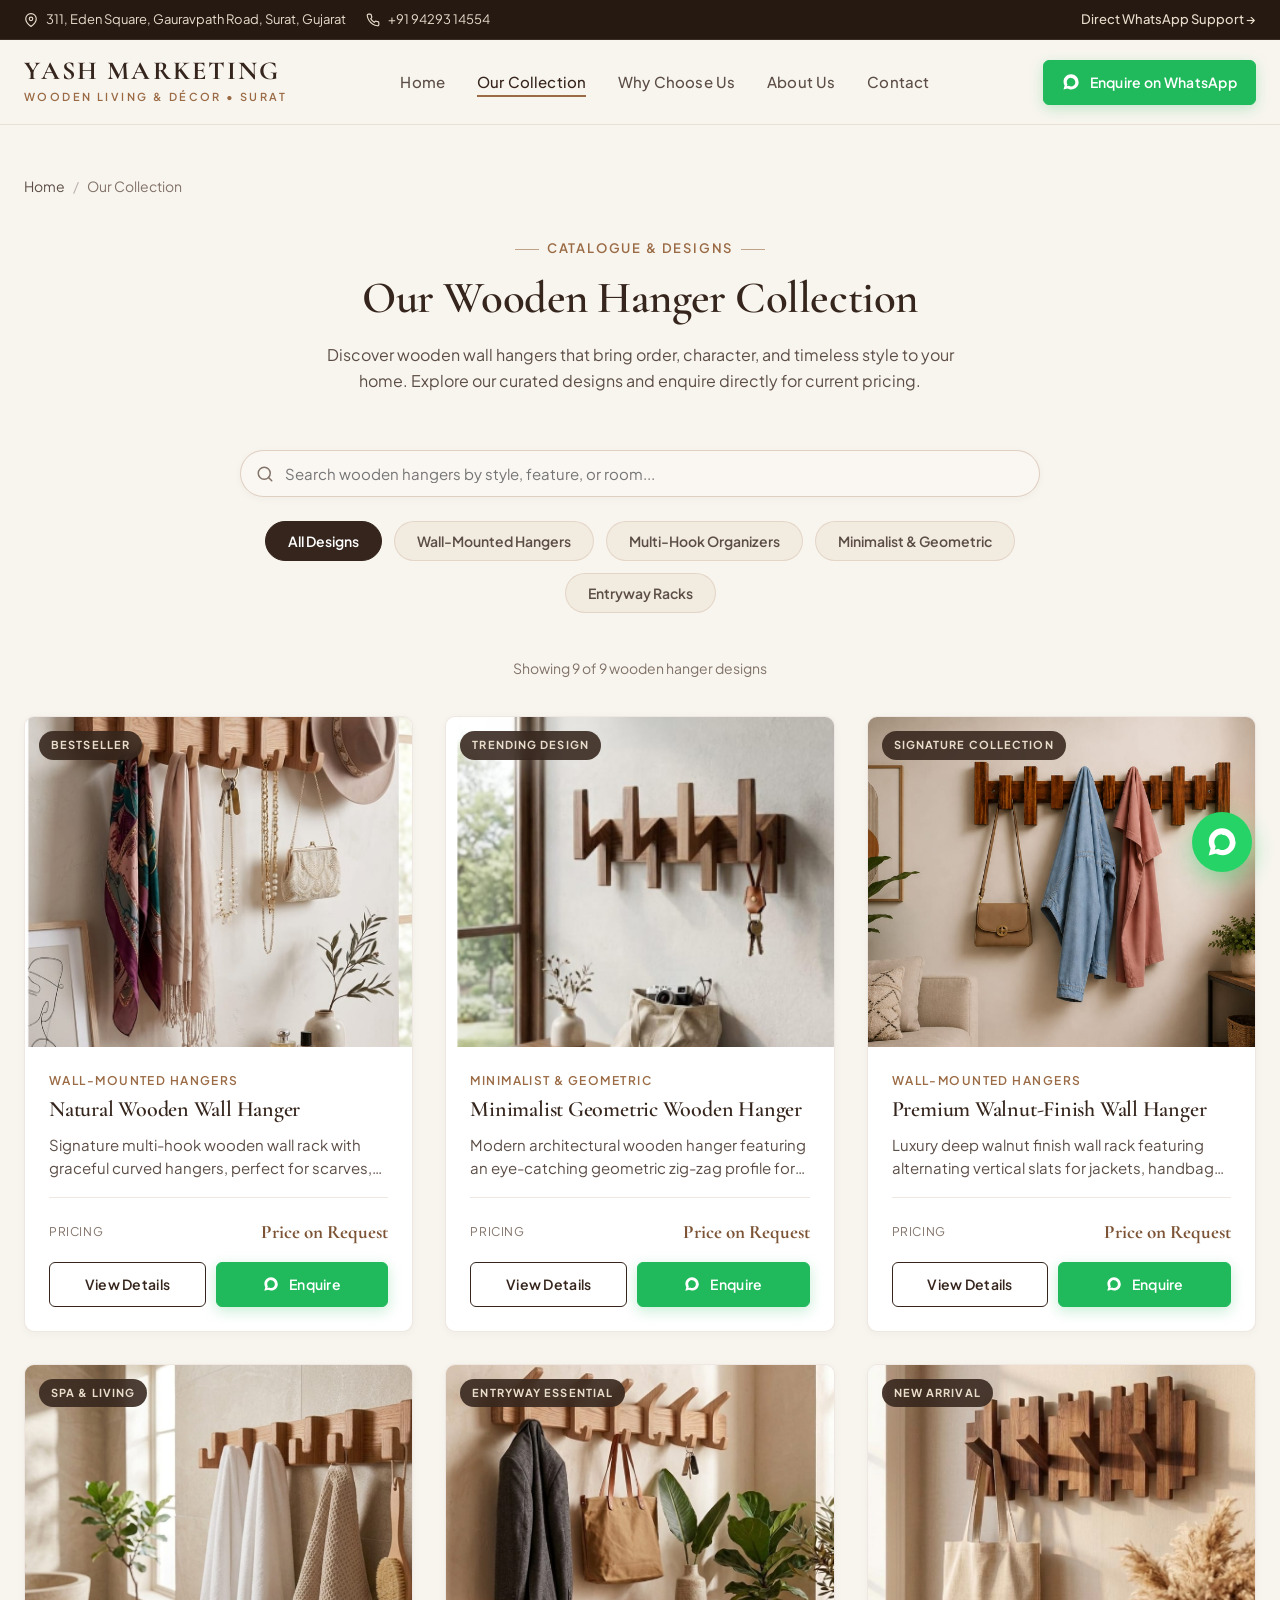
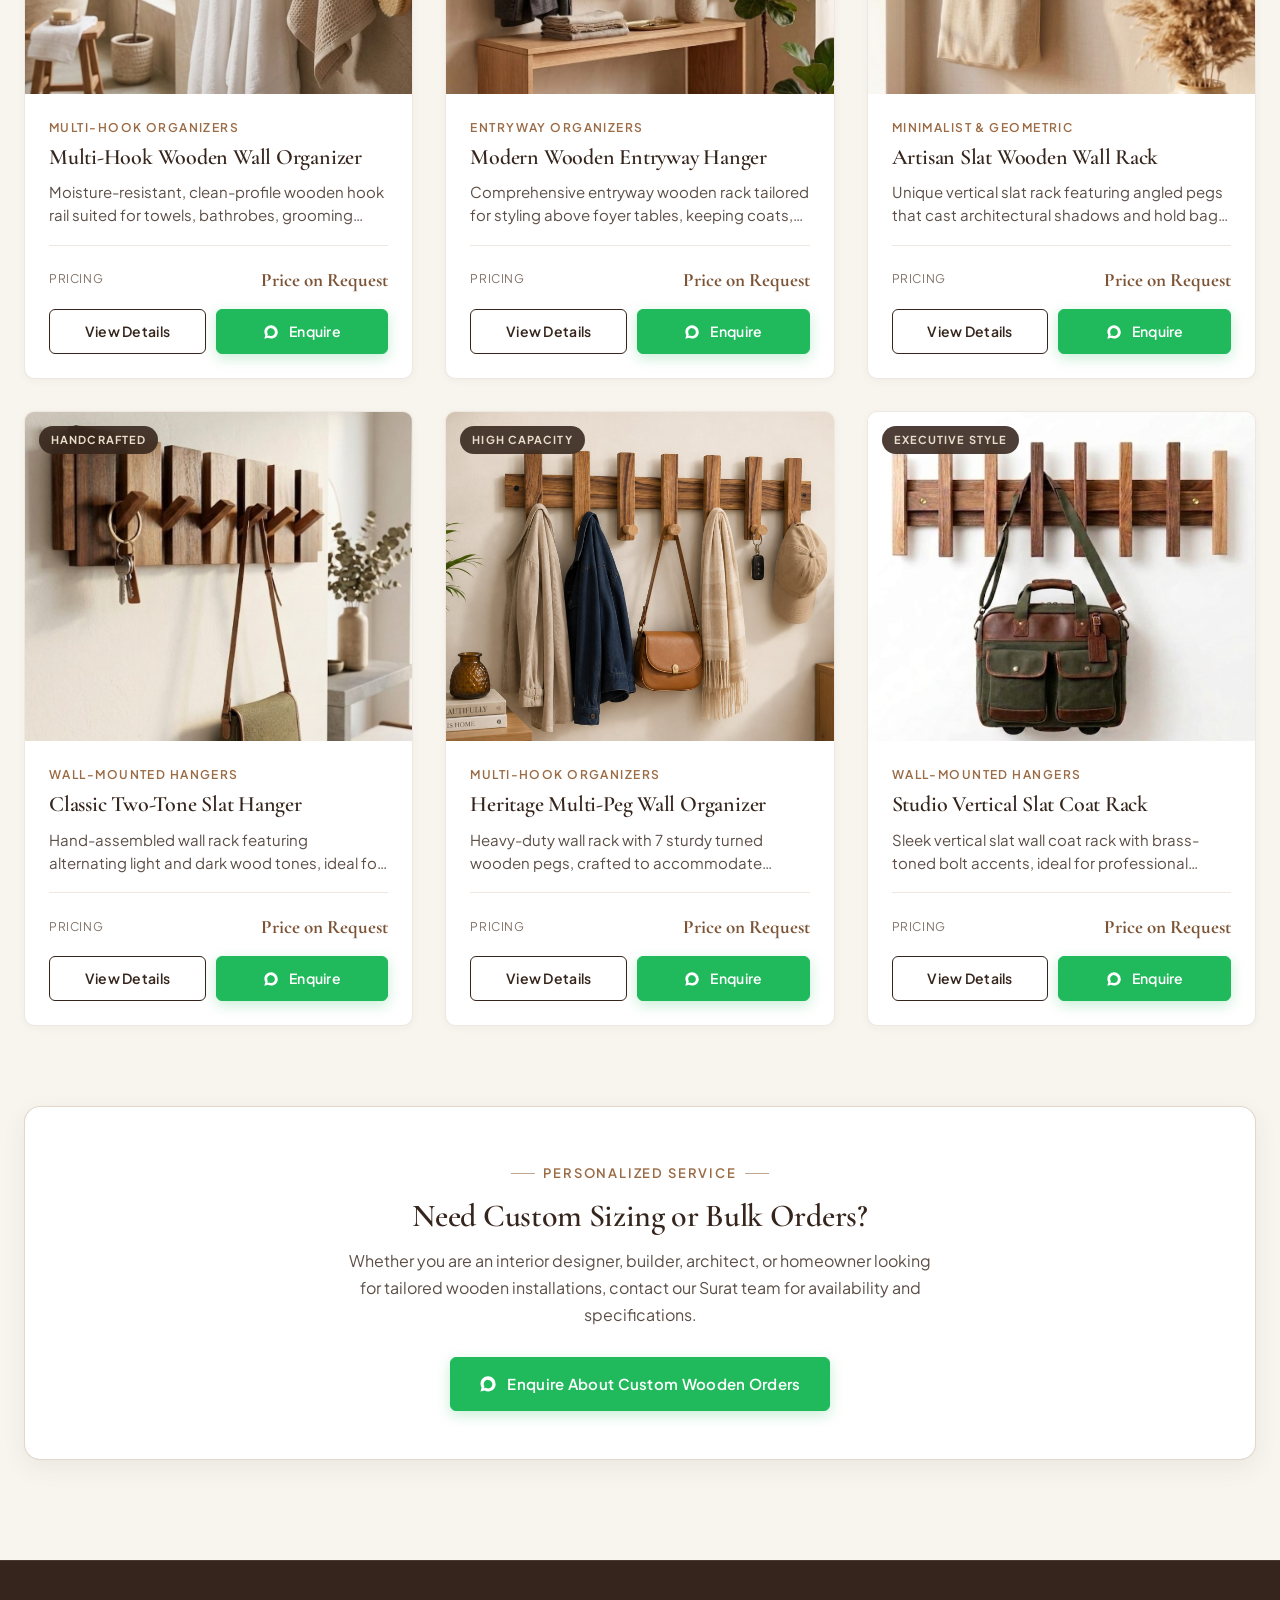
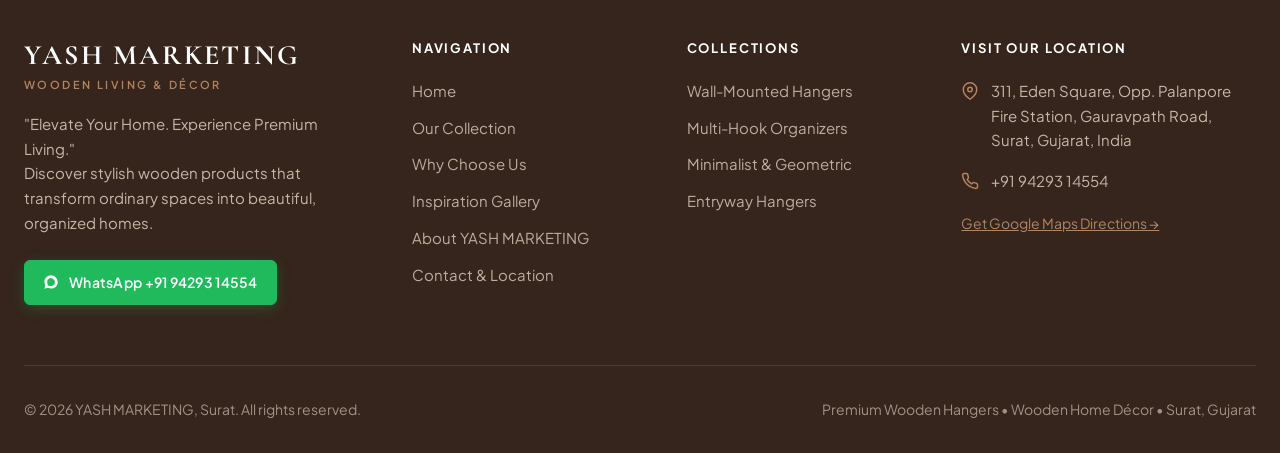
==== collection.html @ c0a134f4 "Initial commit: YASH MARKETING website" ====
<!DOCTYPE html>
<html lang="en">
<head>
  <meta charset="UTF-8" />
  <meta name="viewport" content="width=device-width, initial-scale=1.0" />
  
  <!-- Primary Meta Tags -->
  <title>Wooden Hangers Collection | YASH MARKETING Surat</title>
  <meta name="title" content="Wooden Hangers Collection | YASH MARKETING Surat" />
  <meta name="description" content="Browse our complete catalogue of premium wooden wall-mounted hangers, geometric racks, and home organizers in Surat. Request pricing directly via WhatsApp." />
  <meta name="keywords" content="Wooden hangers collection, wooden wall hooks Surat, multi hook wooden organizer, minimalist wooden hanger, entryway wooden rack, YASH MARKETING" />
  <meta name="author" content="YASH MARKETING" />
  <meta name="robots" content="index, follow" />

  <!-- Open Graph / Facebook -->
  <meta property="og:type" content="website" />
  <meta property="og:title" content="Wooden Hangers Collection | YASH MARKETING Surat" />
  <meta property="og:description" content="Discover stylish wooden wall hangers that bring order, character, and timeless style to your home." />
  <meta property="og:image" content="assets/images/wooden-hanger-natural.jpg" />

  <!-- Stylesheet -->
  <link rel="stylesheet" href="css/styles.css" />
</head>
<body>

  <!-- Top Notification Bar -->
  <div class="top-bar">
    <div class="container">
      <div class="top-bar-left">
        <div class="top-bar-item">
          <svg width="14" height="14" viewBox="0 0 24 24" fill="none" stroke="currentColor" stroke-width="2" stroke-linecap="round" stroke-linejoin="round">
            <path d="M21 10c0 7-9 13-9 13s-9-6-9-13a9 9 0 0 1 18 0z"></path>
            <circle cx="12" cy="10" r="3"></circle>
          </svg>
          <span>311, Eden Square, Gauravpath Road, Surat, Gujarat</span>
        </div>
        <div class="top-bar-item hide-mobile">
          <svg width="14" height="14" viewBox="0 0 24 24" fill="none" stroke="currentColor" stroke-width="2" stroke-linecap="round" stroke-linejoin="round">
            <path d="M22 16.92v3a2 2 0 0 1-2.18 2 19.79 19.79 0 0 1-8.63-3.07 19.5 19.5 0 0 1-6-6 19.79 19.79 0 0 1-3.07-8.67A2 2 0 0 1 4.11 2h3a2 2 0 0 1 2 1.72 12.84 12.84 0 0 0 .7 2.81 2 2 0 0 1-.45 2.11L8.09 9.91a16 16 0 0 0 6 6l1.27-1.27a2 2 0 0 1 2.11-.45 12.84 12.84 0 0 0 2.81.7A2 2 0 0 1 22 16.92z"></path>
          </svg>
          <a href="tel:+919429314554">+91 94293 14554</a>
        </div>
      </div>
      <div class="top-bar-right">
        <a href="https://wa.me/919429314554" target="_blank" rel="noopener noreferrer" style="color: var(--warm-beige); font-weight: 500;">
          Direct WhatsApp Support &rarr;
        </a>
      </div>
    </div>
  </div>

  <!-- Navigation Header -->
  <header class="header">
    <div class="container">
      <nav class="navbar" aria-label="Main Navigation">
        <a href="index.html" class="brand-logo" aria-label="YASH MARKETING Home">
          <span class="brand-title">YASH MARKETING</span>
          <span class="brand-subtitle">Wooden Living & Décor &bull; Surat</span>
        </a>

        <ul class="nav-menu">
          <li><a href="index.html" class="nav-link">Home</a></li>
          <li><a href="collection.html" class="nav-link active">Our Collection</a></li>
          <li><a href="index.html#benefits" class="nav-link">Why Choose Us</a></li>
          <li><a href="index.html#about" class="nav-link">About Us</a></li>
          <li><a href="index.html#contact" class="nav-link">Contact</a></li>
          <li class="mobile-menu-cta" style="display: none;">
            <a href="https://wa.me/919429314554" target="_blank" rel="noopener noreferrer" class="btn btn-whatsapp btn-block">
              <svg width="18" height="18" viewBox="0 0 24 24" fill="currentColor">
                <path d="M12.031 6.172c-3.181 0-5.767 2.586-5.768 5.766-.001 1.298.38 2.27 1.019 3.287l-.711 2.598 2.664-.698c.969.584 1.961.949 2.796.949 3.178 0 5.767-2.587 5.767-5.766.001-3.182-2.585-5.769-5.767-5.769zm10.218 5.766c.001 5.485-4.457 9.945-9.947 9.945-1.741 0-3.371-.453-4.793-1.246l-5.509 1.443 1.472-5.378c-.89-1.473-1.405-3.2-1.405-5.044 0-5.484 4.458-9.945 9.947-9.945 5.488 0 9.947 4.461 9.947 9.945z"/>
              </svg>
              Enquire on WhatsApp
            </a>
          </li>
        </ul>

        <div class="nav-actions">
          <a href="https://wa.me/919429314554" target="_blank" rel="noopener noreferrer" class="btn btn-whatsapp btn-sm">
            <svg width="18" height="18" viewBox="0 0 24 24" fill="currentColor">
              <path d="M12.031 6.172c-3.181 0-5.767 2.586-5.768 5.766-.001 1.298.38 2.27 1.019 3.287l-.711 2.598 2.664-.698c.969.584 1.961.949 2.796.949 3.178 0 5.767-2.587 5.767-5.766.001-3.182-2.585-5.769-5.767-5.769zm10.218 5.766c.001 5.485-4.457 9.945-9.947 9.945-1.741 0-3.371-.453-4.793-1.246l-5.509 1.443 1.472-5.378c-.89-1.473-1.405-3.2-1.405-5.044 0-5.484 4.458-9.945 9.947-9.945 5.488 0 9.947 4.461 9.947 9.945z"/>
            </svg>
            <span>Enquire on WhatsApp</span>
          </a>
          <button class="mobile-toggle" aria-label="Toggle navigation menu">
            <span></span>
            <span></span>
            <span></span>
          </button>
        </div>
      </nav>
    </div>
  </header>
  <div class="mobile-menu-overlay"></div>

  <!-- Main Content -->
  <main class="section" style="padding-top: 50px;">
    <div class="container">
      <!-- Breadcrumbs -->
      <div class="breadcrumbs">
        <a href="index.html">Home</a>
        <span class="sep">/</span>
        <span>Our Collection</span>
      </div>

      <!-- Page Header -->
      <div class="section-header text-center">
        <span class="section-eyebrow">Catalogue &amp; Designs</span>
        <h1 class="section-title">Our Wooden Hanger Collection</h1>
        <p class="section-description">
          Discover wooden wall hangers that bring order, character, and timeless style to your home. Explore our curated designs and enquire directly for current pricing.
        </p>
      </div>

      <!-- Filter Controls & Search -->
      <div style="max-width: 800px; margin: 0 auto 36px;">
        <!-- Search Input -->
        <div style="position: relative; margin-bottom: 24px;">
          <input 
            type="search" 
            id="search-input" 
            class="form-input" 
            placeholder="Search wooden hangers by style, feature, or room..." 
            style="padding-left: 44px; border-radius: var(--radius-full); box-shadow: var(--shadow-sm);"
          />
          <svg style="position: absolute; left: 16px; top: 50%; transform: translateY(-50%); color: var(--text-muted);" width="18" height="18" viewBox="0 0 24 24" fill="none" stroke="currentColor" stroke-width="2" stroke-linecap="round" stroke-linejoin="round">
            <circle cx="11" cy="11" r="8"></circle>
            <line x1="21" y1="21" x2="16.65" y2="16.65"></line>
          </svg>
        </div>

        <!-- Category Filter Pills -->
        <div class="collection-filter-bar">
          <button class="filter-btn active" data-filter="all">All Designs</button>
          <button class="filter-btn" data-filter="Wall-Mounted">Wall-Mounted Hangers</button>
          <button class="filter-btn" data-filter="Multi-Hook">Multi-Hook Organizers</button>
          <button class="filter-btn" data-filter="Minimalist">Minimalist &amp; Geometric</button>
          <button class="filter-btn" data-filter="Entryway">Entryway Racks</button>
        </div>

        <!-- Product Count -->
        <p id="product-count-display" style="text-align: center; font-size: 0.875rem; color: var(--text-muted);"></p>
      </div>

      <!-- Products Grid (Populated dynamically) -->
      <div class="products-grid" id="collection-products-container">
        <!-- Rendered by js/main.js -->
      </div>

      <!-- Custom Enquiry Banner -->
      <div style="margin-top: 80px; background-color: var(--white); border-radius: var(--radius-lg); border: 1px solid var(--border-medium); padding: 48px 36px; text-align: center; box-shadow: var(--shadow-md);">
        <span class="section-eyebrow">Personalized Service</span>
        <h3 style="font-size: 2rem; color: var(--dark-walnut); margin-bottom: 12px;">Need Custom Sizing or Bulk Orders?</h3>
        <p style="color: var(--text-secondary); max-width: 600px; margin: 0 auto 28px; line-height: 1.7;">
          Whether you are an interior designer, builder, architect, or homeowner looking for tailored wooden installations, contact our Surat team for availability and specifications.
        </p>
        <a href="https://wa.me/919429314554?text=Hello%20YASH%20MARKETING%2C%20I%20am%20interested%20in%20custom%20wooden%20hanger%20orders%20or%20bulk%20enquiry." target="_blank" rel="noopener noreferrer" class="btn btn-whatsapp">
          <svg width="18" height="18" viewBox="0 0 24 24" fill="currentColor">
            <path d="M12.031 6.172c-3.181 0-5.767 2.586-5.768 5.766-.001 1.298.38 2.27 1.019 3.287l-.711 2.598 2.664-.698c.969.584 1.961.949 2.796.949 3.178 0 5.767-2.587 5.767-5.766.001-3.182-2.585-5.769-5.767-5.769zm10.218 5.766c.001 5.485-4.457 9.945-9.947 9.945-1.741 0-3.371-.453-4.793-1.246l-5.509 1.443 1.472-5.378c-.89-1.473-1.405-3.2-1.405-5.044 0-5.484 4.458-9.945 9.947-9.945 5.488 0 9.947 4.461 9.947 9.945z"/>
          </svg>
          Enquire About Custom Wooden Orders
        </a>
      </div>
    </div>
  </main>

  <!-- Dark Walnut Footer -->
  <footer class="footer">
    <div class="container">
      <div class="footer-grid">
        <div class="footer-brand">
          <span class="brand-title">YASH MARKETING</span>
          <p class="brand-subtitle">Wooden Living &amp; Décor</p>
          <p class="tagline">
            "Elevate Your Home. Experience Premium Living."<br />
            Discover stylish wooden products that transform ordinary spaces into beautiful, organized homes.
          </p>
          <a href="https://wa.me/919429314554" target="_blank" rel="noopener noreferrer" class="btn btn-whatsapp btn-sm">
            <svg width="16" height="16" viewBox="0 0 24 24" fill="currentColor">
              <path d="M12.031 6.172c-3.181 0-5.767 2.586-5.768 5.766-.001 1.298.38 2.27 1.019 3.287l-.711 2.598 2.664-.698c.969.584 1.961.949 2.796.949 3.178 0 5.767-2.587 5.767-5.766.001-3.182-2.585-5.769-5.767-5.769zm10.218 5.766c.001 5.485-4.457 9.945-9.947 9.945-1.741 0-3.371-.453-4.793-1.246l-5.509 1.443 1.472-5.378c-.89-1.473-1.405-3.2-1.405-5.044 0-5.484 4.458-9.945 9.947-9.945 5.488 0 9.947 4.461 9.947 9.945z"/>
            </svg>
            WhatsApp +91 94293 14554
          </a>
        </div>

        <div>
          <h4 class="footer-heading">Navigation</h4>
          <div class="footer-links">
            <a href="index.html">Home</a>
            <a href="collection.html">Our Collection</a>
            <a href="index.html#benefits">Why Choose Us</a>
            <a href="index.html#gallery">Inspiration Gallery</a>
            <a href="index.html#about">About YASH MARKETING</a>
            <a href="index.html#contact">Contact &amp; Location</a>
          </div>
        </div>

        <div>
          <h4 class="footer-heading">Collections</h4>
          <div class="footer-links">
            <a href="collection.html?category=wall">Wall-Mounted Hangers</a>
            <a href="collection.html?category=multi">Multi-Hook Organizers</a>
            <a href="collection.html?category=geometric">Minimalist &amp; Geometric</a>
            <a href="collection.html?category=entryway">Entryway Hangers</a>
          </div>
        </div>

        <div>
          <h4 class="footer-heading">Visit Our Location</h4>
          <div class="footer-contact-item">
            <svg width="18" height="18" viewBox="0 0 24 24" fill="none" stroke="currentColor" stroke-width="2" stroke-linecap="round" stroke-linejoin="round">
              <path d="M21 10c0 7-9 13-9 13s-9-6-9-13a9 9 0 0 1 18 0z"></path>
              <circle cx="12" cy="10" r="3"></circle>
            </svg>
            <span>311, Eden Square, Opp. Palanpore Fire Station, Gauravpath Road, Surat, Gujarat, India</span>
          </div>
          <div class="footer-contact-item">
            <svg width="18" height="18" viewBox="0 0 24 24" fill="none" stroke="currentColor" stroke-width="2" stroke-linecap="round" stroke-linejoin="round">
              <path d="M22 16.92v3a2 2 0 0 1-2.18 2 19.79 19.79 0 0 1-8.63-3.07 19.5 19.5 0 0 1-6-6 19.79 19.79 0 0 1-3.07-8.67A2 2 0 0 1 4.11 2h3a2 2 0 0 1 2 1.72 12.84 12.84 0 0 0 .7 2.81 2 2 0 0 1-.45 2.11L8.09 9.91a16 16 0 0 0 6 6l1.27-1.27a2 2 0 0 1 2.11-.45 12.84 12.84 0 0 0 2.81.7A2 2 0 0 1 22 16.92z"></path>
            </svg>
            <a href="tel:+919429314554">+91 94293 14554</a>
          </div>
          <div style="margin-top: 14px;">
            <a href="https://www.google.com/maps/search/?api=1&query=311%2C%20Eden%20Square%2C%20Opp.%20Palanpore%20Fire%20Station%2C%20Gauravpath%20Road%2C%20Surat%2C%20Gujarat" target="_blank" rel="noopener noreferrer" style="color: var(--wood-brown-light); font-size: 0.875rem; text-decoration: underline;">
              Get Google Maps Directions &rarr;
            </a>
          </div>
        </div>
      </div>

      <div class="footer-bottom">
        <p>&copy; 2026 YASH MARKETING, Surat. All rights reserved.</p>
        <p>Premium Wooden Hangers &bull; Wooden Home Décor &bull; Surat, Gujarat</p>
      </div>
    </div>
  </footer>

  <!-- Floating WhatsApp Quick Button -->
  <a href="https://wa.me/919429314554" target="_blank" rel="noopener noreferrer" class="floating-whatsapp" aria-label="Chat on WhatsApp with YASH MARKETING">
    <svg viewBox="0 0 24 24">
      <path d="M12.031 6.172c-3.181 0-5.767 2.586-5.768 5.766-.001 1.298.38 2.27 1.019 3.287l-.711 2.598 2.664-.698c.969.584 1.961.949 2.796.949 3.178 0 5.767-2.587 5.767-5.766.001-3.182-2.585-5.769-5.767-5.769zm10.218 5.766c.001 5.485-4.457 9.945-9.947 9.945-1.741 0-3.371-.453-4.793-1.246l-5.509 1.443 1.472-5.378c-.89-1.473-1.405-3.2-1.405-5.044 0-5.484 4.458-9.945 9.947-9.945 5.488 0 9.947 4.461 9.947 9.945z"/>
    </svg>
  </a>

  <!-- Scripts -->
  <script src="js/products.js"></script>
  <script src="js/main.js"></script>
</body>
</html>
---- css/styles.css ----
/* ==========================================================================
   YASH MARKETING - Premium Wooden Hangers & Home Décor
   Design System & Luxury Stylesheet
   ========================================================================== */

/* --------------------------------------------------------------------------
   Google Fonts Import: Cormorant Garamond (Serif) & Plus Jakarta Sans (Sans)
   -------------------------------------------------------------------------- */
@import url('https://fonts.googleapis.com/css2?family=Cormorant+Garamond:ital,wght@0,400;0,500;0,600;0,700;1,400;1,600&family=Plus+Jakarta+Sans:wght@300;400;500;600;700&display=swap');

/* --------------------------------------------------------------------------
   Design Tokens & CSS Variables
   -------------------------------------------------------------------------- */
:root {
  /* Brand Palette */
  --bg-cream: #F8F5EF;
  --bg-cream-tint: #FAF7F2;
  --warm-beige: #E8DCCB;
  --warm-beige-light: #F2EBE0;
  --wood-brown: #9A6B45;
  --wood-brown-dark: #7C5435;
  --wood-brown-light: #B4845E;
  --dark-walnut: #35251C;
  --dark-walnut-deep: #251912;
  --white: #FFFFFF;
  --soft-taupe: #B7A394;
  --soft-taupe-light: #D5C9BF;

  /* Neutrals & Text */
  --text-primary: #2C221E;
  --text-secondary: #5C4E46;
  --text-muted: #827369;
  --text-light: #F8F5EF;
  
  /* WhatsApp Accent */
  --whatsapp-green: #25D366;
  --whatsapp-hover: #1EBE5D;
  --whatsapp-dark: #075E54;

  /* Typography */
  --font-serif: 'Cormorant Garamond', Georgia, serif;
  --font-sans: 'Plus Jakarta Sans', -apple-system, BlinkMacSystemFont, 'Segoe UI', Roboto, sans-serif;

  /* Elevation & Shadows */
  --shadow-sm: 0 2px 8px rgba(53, 37, 28, 0.04);
  --shadow-md: 0 8px 24px rgba(53, 37, 28, 0.07);
  --shadow-lg: 0 16px 40px rgba(53, 37, 28, 0.1);
  --shadow-hover: 0 20px 45px rgba(53, 37, 28, 0.14);

  /* Borders & Radius */
  --border-subtle: rgba(154, 107, 69, 0.16);
  --border-medium: rgba(154, 107, 69, 0.28);
  --radius-sm: 6px;
  --radius-md: 10px;
  --radius-lg: 16px;
  --radius-full: 9999px;

  /* Transitions */
  --transition-fast: 0.2s cubic-bezier(0.16, 1, 0.3, 1);
  --transition-normal: 0.35s cubic-bezier(0.16, 1, 0.3, 1);
  --transition-slow: 0.6s cubic-bezier(0.16, 1, 0.3, 1);

  /* Layout */
  --container-max: 1280px;
  --nav-height: 84px;
}

/* --------------------------------------------------------------------------
   Reset & Base Styles
   -------------------------------------------------------------------------- */
*, *::before, *::after {
  box-sizing: border-box;
  margin: 0;
  padding: 0;
}

html {
  scroll-behavior: smooth;
  font-size: 16px;
  -webkit-text-size-adjust: 100%;
}

body {
  font-family: var(--font-sans);
  background-color: var(--bg-cream);
  color: var(--text-primary);
  line-height: 1.65;
  overflow-x: hidden;
  -webkit-font-smoothing: antialiased;
  -moz-osx-font-smoothing: grayscale;
}

img {
  max-width: 100%;
  height: auto;
  display: block;
}

a {
  color: inherit;
  text-decoration: none;
  transition: color var(--transition-fast);
}

button {
  font-family: inherit;
  cursor: pointer;
  border: none;
  background: none;
  outline: none;
}

ul, ol {
  list-style: none;
}

/* Container */
.container {
  width: 100%;
  max-width: var(--container-max);
  margin-left: auto;
  margin-right: auto;
  padding-left: 24px;
  padding-right: 24px;
}

@media (max-width: 768px) {
  .container {
    padding-left: 18px;
    padding-right: 18px;
  }
}

/* --------------------------------------------------------------------------
   Typography
   -------------------------------------------------------------------------- */
h1, h2, h3, h4, h5, h6 {
  font-family: var(--font-serif);
  color: var(--dark-walnut);
  font-weight: 600;
  line-height: 1.2;
  letter-spacing: -0.01em;
}

.section-eyebrow {
  display: inline-flex;
  align-items: center;
  gap: 8px;
  font-family: var(--font-sans);
  font-size: 0.8125rem;
  font-weight: 600;
  text-transform: uppercase;
  letter-spacing: 0.14em;
  color: var(--wood-brown);
  margin-bottom: 12px;
}

.section-eyebrow::before,
.section-eyebrow::after {
  content: "";
  display: inline-block;
  width: 24px;
  height: 1px;
  background-color: var(--wood-brown);
  opacity: 0.6;
}

.section-eyebrow.no-after::after {
  display: none;
}

.section-title {
  font-size: clamp(2rem, 3.5vw, 3rem);
  margin-bottom: 16px;
  color: var(--dark-walnut);
}

.section-description {
  font-size: clamp(1rem, 1.2vw, 1.125rem);
  color: var(--text-secondary);
  max-width: 640px;
  margin: 0 auto;
}

.text-center {
  text-align: center;
}

/* --------------------------------------------------------------------------
   Buttons & Interactive Elements
   -------------------------------------------------------------------------- */
.btn {
  display: inline-flex;
  align-items: center;
  justify-content: center;
  gap: 10px;
  padding: 14px 28px;
  border-radius: var(--radius-sm);
  font-size: 0.9375rem;
  font-weight: 600;
  letter-spacing: 0.02em;
  transition: all var(--transition-normal);
  text-align: center;
  white-space: nowrap;
}

.btn-primary {
  background-color: var(--dark-walnut);
  color: var(--white);
  border: 1px solid var(--dark-walnut);
  box-shadow: 0 4px 14px rgba(53, 37, 28, 0.15);
}

.btn-primary:hover {
  background-color: var(--wood-brown-dark);
  border-color: var(--wood-brown-dark);
  color: var(--white);
  transform: translateY(-2px);
  box-shadow: 0 8px 20px rgba(53, 37, 28, 0.22);
}

.btn-outline {
  background-color: transparent;
  color: var(--dark-walnut);
  border: 1px solid var(--dark-walnut);
}

.btn-outline:hover {
  background-color: var(--dark-walnut);
  color: var(--white);
  transform: translateY(-2px);
}

.btn-wood {
  background-color: var(--wood-brown);
  color: var(--white);
  border: 1px solid var(--wood-brown);
}

.btn-wood:hover {
  background-color: var(--wood-brown-dark);
  border-color: var(--wood-brown-dark);
  transform: translateY(-2px);
  box-shadow: 0 6px 18px rgba(154, 107, 69, 0.3);
}

.btn-whatsapp {
  background-color: #20BA5C;
  color: var(--white) !important;
  border: 1px solid #20BA5C;
  font-weight: 600;
  box-shadow: 0 4px 14px rgba(32, 186, 92, 0.25);
}

.btn-whatsapp:hover {
  background-color: #1A9E4E;
  border-color: #1A9E4E;
  color: var(--white) !important;
  transform: translateY(-2px);
  box-shadow: 0 6px 20px rgba(32, 186, 92, 0.35);
}

.btn-whatsapp svg,
.btn-whatsapp i {
  fill: currentColor;
  flex-shrink: 0;
}

.btn-sm {
  padding: 10px 18px;
  font-size: 0.875rem;
}

.btn-block {
  width: 100%;
}

/* --------------------------------------------------------------------------
   Top Notification Banner
   -------------------------------------------------------------------------- */
.top-bar {
  background-color: var(--dark-walnut-deep);
  color: var(--warm-beige);
  font-size: 0.8125rem;
  padding: 9px 0;
  border-bottom: 1px solid rgba(232, 220, 203, 0.1);
}

.top-bar .container {
  display: flex;
  align-items: center;
  justify-content: space-between;
  gap: 16px;
}

.top-bar-left {
  display: flex;
  align-items: center;
  gap: 20px;
}

.top-bar-item {
  display: flex;
  align-items: center;
  gap: 8px;
}

.top-bar-item a:hover {
  color: var(--white);
  text-decoration: underline;
}

.top-bar-right {
  display: flex;
  align-items: center;
  gap: 16px;
}

@media (max-width: 820px) {
  .top-bar-left .hide-mobile {
    display: none;
  }
}

/* --------------------------------------------------------------------------
   Navigation Bar
   -------------------------------------------------------------------------- */
.header {
  position: sticky;
  top: 0;
  z-index: 1000;
  background-color: rgba(248, 245, 239, 0.92);
  backdrop-filter: blur(12px);
  -webkit-backdrop-filter: blur(12px);
  border-bottom: 1px solid var(--border-subtle);
  transition: all var(--transition-normal);
}

.header.scrolled {
  background-color: rgba(248, 245, 239, 0.98);
  box-shadow: 0 6px 20px rgba(53, 37, 28, 0.06);
}

.navbar {
  display: flex;
  align-items: center;
  justify-content: space-between;
  height: var(--nav-height);
  transition: height var(--transition-normal);
}

.header.scrolled .navbar {
  height: 72px;
}

/* Brand Logo */
.brand-logo {
  display: flex;
  flex-direction: column;
  text-decoration: none;
}

.brand-title {
  font-family: var(--font-serif);
  font-size: 1.625rem;
  font-weight: 700;
  letter-spacing: 0.08em;
  color: var(--dark-walnut);
  line-height: 1;
}

.brand-subtitle {
  font-family: var(--font-sans);
  font-size: 0.6875rem;
  font-weight: 600;
  letter-spacing: 0.22em;
  text-transform: uppercase;
  color: var(--wood-brown);
  margin-top: 4px;
}

/* Nav Menu */
.nav-menu {
  display: flex;
  align-items: center;
  gap: 32px;
}

.nav-link {
  font-size: 0.9375rem;
  font-weight: 500;
  color: var(--text-secondary);
  position: relative;
  padding: 6px 0;
  letter-spacing: 0.01em;
}

.nav-link::after {
  content: "";
  position: absolute;
  bottom: 0;
  left: 0;
  width: 0;
  height: 2px;
  background-color: var(--wood-brown);
  transition: width var(--transition-normal);
}

.nav-link:hover,
.nav-link.active {
  color: var(--dark-walnut);
}

.nav-link:hover::after,
.nav-link.active::after {
  width: 100%;
}

.nav-actions {
  display: flex;
  align-items: center;
  gap: 16px;
}

/* Mobile Toggle */
.mobile-toggle {
  display: none;
  flex-direction: column;
  justify-content: space-between;
  width: 28px;
  height: 20px;
  padding: 0;
  background: transparent;
  cursor: pointer;
  z-index: 1100;
}

.mobile-toggle span {
  display: block;
  height: 2px;
  width: 100%;
  background-color: var(--dark-walnut);
  border-radius: 2px;
  transition: all var(--transition-normal);
}

.mobile-toggle.active span:nth-child(1) {
  transform: translateY(9px) rotate(45deg);
}

.mobile-toggle.active span:nth-child(2) {
  opacity: 0;
}

.mobile-toggle.active span:nth-child(3) {
  transform: translateY(-9px) rotate(-45deg);
}

@media (max-width: 991px) {
  .mobile-toggle {
    display: flex;
  }

  .nav-menu {
    position: fixed;
    top: 0;
    right: -100%;
    width: 82%;
    max-width: 380px;
    height: 100vh;
    background-color: var(--bg-cream-tint);
    flex-direction: column;
    align-items: flex-start;
    padding: 100px 32px 40px;
    gap: 24px;
    box-shadow: -10px 0 30px rgba(53, 37, 28, 0.12);
    transition: right var(--transition-normal);
    z-index: 1050;
    overflow-y: auto;
  }

  .nav-menu.open {
    right: 0;
  }

  .nav-link {
    font-size: 1.125rem;
    font-weight: 600;
    width: 100%;
    padding: 10px 0;
    border-bottom: 1px solid var(--border-subtle);
  }

  .nav-actions .btn-whatsapp {
    display: none; /* Shown inside mobile menu */
  }

  .mobile-menu-cta {
    display: flex !important;
    width: 100%;
    margin-top: 16px;
  }
}

.mobile-menu-overlay {
  display: none;
  position: fixed;
  inset: 0;
  background-color: rgba(53, 37, 28, 0.45);
  backdrop-filter: blur(4px);
  z-index: 1040;
}

.mobile-menu-overlay.active {
  display: block;
}

/* --------------------------------------------------------------------------
   Hero Section
   -------------------------------------------------------------------------- */
.hero-section {
  position: relative;
  padding: 60px 0 90px;
  background: radial-gradient(circle at 10% 20%, rgba(232, 220, 203, 0.4) 0%, transparent 60%),
              radial-gradient(circle at 90% 80%, rgba(183, 163, 148, 0.25) 0%, transparent 50%),
              var(--bg-cream);
  overflow: hidden;
}

.hero-grid {
  display: grid;
  grid-template-columns: 1.05fr 1fr;
  align-items: center;
  gap: 56px;
}

.hero-content {
  position: relative;
  z-index: 2;
}

.hero-tagline-pill {
  display: inline-flex;
  align-items: center;
  gap: 10px;
  background-color: var(--warm-beige-light);
  border: 1px solid var(--border-medium);
  padding: 8px 18px;
  border-radius: var(--radius-full);
  font-size: 0.8125rem;
  font-weight: 600;
  color: var(--wood-brown-dark);
  margin-bottom: 24px;
  letter-spacing: 0.04em;
}

.hero-tagline-pill span.dot {
  width: 8px;
  height: 8px;
  border-radius: 50%;
  background-color: var(--wood-brown);
}

.hero-title {
  font-size: clamp(2.5rem, 4.6vw, 4rem);
  font-weight: 600;
  line-height: 1.1;
  color: var(--dark-walnut);
  margin-bottom: 20px;
}

.hero-title em {
  font-style: italic;
  font-weight: 400;
  color: var(--wood-brown);
}

.hero-subtitle {
  font-family: var(--font-serif);
  font-size: clamp(1.25rem, 2vw, 1.625rem);
  color: var(--wood-brown-dark);
  font-weight: 500;
  margin-bottom: 20px;
  line-height: 1.35;
}

.hero-description {
  font-size: 1.0625rem;
  color: var(--text-secondary);
  line-height: 1.7;
  margin-bottom: 36px;
  max-width: 540px;
}

.hero-ctas {
  display: flex;
  align-items: center;
  gap: 16px;
  flex-wrap: wrap;
  margin-bottom: 40px;
}

.hero-highlights {
  display: grid;
  grid-template-columns: repeat(3, 1fr);
  gap: 20px;
  padding-top: 28px;
  border-top: 1px solid var(--border-subtle);
}

.highlight-item h4 {
  font-size: 1.125rem;
  color: var(--dark-walnut);
  margin-bottom: 4px;
}

.highlight-item p {
  font-size: 0.8125rem;
  color: var(--text-muted);
}

/* Hero Media Showcase */
.hero-visual {
  position: relative;
}

.hero-image-wrapper {
  position: relative;
  border-radius: var(--radius-lg);
  overflow: hidden;
  box-shadow: var(--shadow-lg);
  background-color: var(--warm-beige);
}

.hero-image-wrapper img {
  width: 100%;
  height: 580px;
  object-fit: cover;
  object-position: center;
  transition: transform 1.2s cubic-bezier(0.16, 1, 0.3, 1);
}

.hero-image-wrapper:hover img {
  transform: scale(1.03);
}

.hero-badge-card {
  position: absolute;
  bottom: 24px;
  left: 24px;
  background: rgba(255, 255, 255, 0.95);
  backdrop-filter: blur(10px);
  padding: 16px 20px;
  border-radius: var(--radius-md);
  box-shadow: 0 10px 30px rgba(53, 37, 28, 0.12);
  border: 1px solid rgba(232, 220, 203, 0.8);
  max-width: 260px;
}

.hero-badge-card p.label {
  font-size: 0.75rem;
  text-transform: uppercase;
  letter-spacing: 0.12em;
  color: var(--wood-brown);
  font-weight: 700;
  margin-bottom: 4px;
}

.hero-badge-card h4 {
  font-size: 1.125rem;
  color: var(--dark-walnut);
  line-height: 1.25;
}

@media (max-width: 991px) {
  .hero-section {
    padding: 40px 0 60px;
  }

  .hero-grid {
    grid-template-columns: 1fr;
    gap: 40px;
  }

  .hero-image-wrapper img {
    height: 440px;
  }
}

@media (max-width: 576px) {
  .hero-highlights {
    grid-template-columns: 1fr;
    gap: 16px;
  }

  .hero-ctas {
    flex-direction: column;
    align-items: stretch;
  }

  .hero-ctas .btn {
    width: 100%;
  }

  .hero-image-wrapper img {
    height: 360px;
  }
}

/* --------------------------------------------------------------------------
   Section Layouts
   -------------------------------------------------------------------------- */
.section {
  padding: 100px 0;
}

.section-alt {
  background-color: var(--bg-cream-tint);
}

.section-header {
  margin-bottom: 56px;
}

@media (max-width: 768px) {
  .section {
    padding: 70px 0;
  }
  .section-header {
    margin-bottom: 40px;
  }
}

/* --------------------------------------------------------------------------
   Product Cards & Collection Grid
   -------------------------------------------------------------------------- */
.collection-filter-bar {
  display: flex;
  align-items: center;
  justify-content: center;
  flex-wrap: wrap;
  gap: 12px;
  margin-bottom: 44px;
}

.filter-btn {
  padding: 10px 22px;
  border-radius: var(--radius-full);
  font-size: 0.875rem;
  font-weight: 600;
  color: var(--text-secondary);
  background-color: var(--warm-beige-light);
  border: 1px solid var(--border-subtle);
  transition: all var(--transition-fast);
}

.filter-btn:hover,
.filter-btn.active {
  background-color: var(--dark-walnut);
  color: var(--white);
  border-color: var(--dark-walnut);
}

.products-grid {
  display: grid;
  grid-template-columns: repeat(3, 1fr);
  gap: 32px;
}

@media (max-width: 1024px) {
  .products-grid {
    grid-template-columns: repeat(2, 1fr);
    gap: 24px;
  }
}

@media (max-width: 640px) {
  .products-grid {
    grid-template-columns: 1fr;
    gap: 24px;
  }
}

/* Product Card Component */
.product-card {
  background-color: var(--white);
  border-radius: var(--radius-md);
  border: 1px solid var(--border-subtle);
  overflow: hidden;
  box-shadow: var(--shadow-sm);
  display: flex;
  flex-direction: column;
  transition: transform var(--transition-normal), box-shadow var(--transition-normal), border-color var(--transition-normal);
}

.product-card:hover {
  transform: translateY(-6px);
  box-shadow: var(--shadow-hover);
  border-color: var(--border-medium);
}

.product-card-image {
  position: relative;
  width: 100%;
  aspect-ratio: 4 / 3.4;
  background-color: var(--warm-beige-light);
  overflow: hidden;
}

.product-card-image img {
  width: 100%;
  height: 100%;
  object-fit: cover;
  object-position: center;
  transition: transform 0.8s cubic-bezier(0.16, 1, 0.3, 1);
}

.product-card:hover .product-card-image img {
  transform: scale(1.06);
}

.product-badge {
  position: absolute;
  top: 14px;
  left: 14px;
  background-color: rgba(53, 37, 28, 0.88);
  backdrop-filter: blur(6px);
  color: var(--warm-beige);
  font-size: 0.6875rem;
  font-weight: 700;
  letter-spacing: 0.1em;
  text-transform: uppercase;
  padding: 5px 12px;
  border-radius: var(--radius-full);
  z-index: 2;
}

.product-card-content {
  padding: 24px;
  display: flex;
  flex-direction: column;
  flex-grow: 1;
}

.product-category-tag {
  font-size: 0.75rem;
  font-weight: 600;
  text-transform: uppercase;
  letter-spacing: 0.12em;
  color: var(--wood-brown);
  margin-bottom: 6px;
}

.product-card-title {
  font-size: 1.375rem;
  margin-bottom: 10px;
  color: var(--dark-walnut);
  transition: color var(--transition-fast);
}

.product-card-title a:hover {
  color: var(--wood-brown);
}

.product-card-desc {
  font-size: 0.9375rem;
  color: var(--text-secondary);
  line-height: 1.55;
  margin-bottom: 18px;
  flex-grow: 1;
  display: -webkit-box;
  -webkit-line-clamp: 2;
  -webkit-box-orient: vertical;
  overflow: hidden;
}

.product-card-footer {
  margin-top: auto;
  padding-top: 18px;
  border-top: 1px solid var(--border-subtle);
  display: flex;
  flex-direction: column;
  gap: 14px;
}

.product-price-row {
  display: flex;
  align-items: center;
  justify-content: space-between;
}

.product-price-label {
  font-size: 0.75rem;
  color: var(--text-muted);
  text-transform: uppercase;
  letter-spacing: 0.05em;
}

.product-price-val {
  font-family: var(--font-serif);
  font-size: 1.1875rem;
  font-weight: 700;
  color: var(--wood-brown-dark);
}

.product-card-buttons {
  display: grid;
  grid-template-columns: 1fr 1.1fr;
  gap: 10px;
}

@media (max-width: 480px) {
  .product-card-buttons {
    grid-template-columns: 1fr;
  }
}

/* --------------------------------------------------------------------------
   Product Benefits Section
   -------------------------------------------------------------------------- */
.benefits-grid {
  display: grid;
  grid-template-columns: repeat(4, 1fr);
  gap: 28px;
}

.benefit-card {
  background-color: var(--white);
  padding: 36px 26px;
  border-radius: var(--radius-md);
  border: 1px solid var(--border-subtle);
  box-shadow: var(--shadow-sm);
  transition: transform var(--transition-normal), box-shadow var(--transition-normal);
  text-align: center;
}

.benefit-card:hover {
  transform: translateY(-6px);
  box-shadow: var(--shadow-md);
  border-color: var(--border-medium);
}

.benefit-icon-wrapper {
  width: 64px;
  height: 64px;
  margin: 0 auto 20px;
  border-radius: 50%;
  background-color: var(--warm-beige-light);
  display: flex;
  align-items: center;
  justify-content: center;
  color: var(--wood-brown-dark);
}

.benefit-card h3 {
  font-family: var(--font-sans);
  font-size: 0.9375rem;
  font-weight: 700;
  letter-spacing: 0.08em;
  text-transform: uppercase;
  color: var(--dark-walnut);
  margin-bottom: 12px;
}

.benefit-card p {
  font-size: 0.9375rem;
  color: var(--text-secondary);
  line-height: 1.6;
}

@media (max-width: 1024px) {
  .benefits-grid {
    grid-template-columns: repeat(2, 1fr);
    gap: 24px;
  }
}

@media (max-width: 576px) {
  .benefits-grid {
    grid-template-columns: 1fr;
    gap: 20px;
  }
}

/* --------------------------------------------------------------------------
   Lifestyle & Inspiration Gallery
   -------------------------------------------------------------------------- */
.gallery-grid {
  display: grid;
  grid-template-columns: repeat(12, 1fr);
  grid-auto-rows: 240px;
  gap: 20px;
}

.gallery-item {
  position: relative;
  border-radius: var(--radius-md);
  overflow: hidden;
  box-shadow: var(--shadow-sm);
  background-color: var(--warm-beige);
}

.gallery-item img {
  width: 100%;
  height: 100%;
  object-fit: cover;
  transition: transform 0.8s cubic-bezier(0.16, 1, 0.3, 1);
}

.gallery-item:hover img {
  transform: scale(1.05);
}

.gallery-overlay {
  position: absolute;
  inset: 0;
  background: linear-gradient(to top, rgba(37, 25, 18, 0.82) 0%, rgba(37, 25, 18, 0.2) 60%, transparent 100%);
  display: flex;
  flex-direction: column;
  justify-content: flex-end;
  padding: 24px;
  opacity: 0;
  transition: opacity var(--transition-normal);
}

.gallery-item:hover .gallery-overlay {
  opacity: 1;
}

.gallery-overlay h4 {
  color: var(--white);
  font-size: 1.25rem;
  margin-bottom: 4px;
}

.gallery-overlay p {
  color: var(--warm-beige);
  font-size: 0.875rem;
}

/* Editorial Staggered Layout */
.gallery-col-6 {
  grid-column: span 6;
  grid-row: span 2;
}

.gallery-col-3 {
  grid-column: span 3;
  grid-row: span 1;
}

.gallery-col-4 {
  grid-column: span 4;
  grid-row: span 1;
}

@media (max-width: 991px) {
  .gallery-grid {
    grid-template-columns: repeat(2, 1fr);
    grid-auto-rows: 220px;
  }
  .gallery-col-6,
  .gallery-col-3,
  .gallery-col-4 {
    grid-column: span 1;
    grid-row: span 1;
  }
}

@media (max-width: 576px) {
  .gallery-grid {
    grid-template-columns: 1fr;
    grid-auto-rows: 260px;
  }
}

/* --------------------------------------------------------------------------
   About Section
   -------------------------------------------------------------------------- */
.about-grid {
  display: grid;
  grid-template-columns: 1fr 1fr;
  align-items: center;
  gap: 60px;
}

.about-image-wrapper {
  position: relative;
  border-radius: var(--radius-lg);
  overflow: hidden;
  box-shadow: var(--shadow-lg);
}

.about-image-wrapper img {
  width: 100%;
  height: 480px;
  object-fit: cover;
}

.about-experience-badge {
  position: absolute;
  bottom: 24px;
  right: 24px;
  background-color: var(--dark-walnut);
  color: var(--warm-beige);
  padding: 20px;
  border-radius: var(--radius-md);
  box-shadow: 0 10px 25px rgba(0,0,0,0.2);
  border: 1px solid var(--border-medium);
  text-align: center;
}

.about-experience-badge .brand-city {
  font-size: 0.75rem;
  text-transform: uppercase;
  letter-spacing: 0.15em;
  color: var(--wood-brown-light);
}

.about-experience-badge .brand-name {
  font-family: var(--font-serif);
  font-size: 1.25rem;
  font-weight: 700;
  color: var(--white);
}

.about-content h2 {
  font-size: clamp(2rem, 3.2vw, 2.75rem);
  margin-bottom: 22px;
}

.about-content p {
  font-size: 1.0625rem;
  color: var(--text-secondary);
  line-height: 1.75;
  margin-bottom: 24px;
}

.about-values-list {
  display: grid;
  grid-template-columns: 1fr 1fr;
  gap: 16px;
  margin: 32px 0 36px;
}

.about-value-item {
  display: flex;
  align-items: center;
  gap: 10px;
  font-size: 0.9375rem;
  font-weight: 600;
  color: var(--dark-walnut);
}

.about-value-item svg {
  color: var(--wood-brown);
  flex-shrink: 0;
}

@media (max-width: 991px) {
  .about-grid {
    grid-template-columns: 1fr;
    gap: 40px;
  }
  .about-image-wrapper img {
    height: 380px;
  }
}

/* --------------------------------------------------------------------------
   Contact & Location Section
   -------------------------------------------------------------------------- */
.contact-grid {
  display: grid;
  grid-template-columns: 1fr 1.1fr;
  gap: 48px;
}

.contact-info-card {
  background-color: var(--white);
  padding: 40px;
  border-radius: var(--radius-md);
  border: 1px solid var(--border-subtle);
  box-shadow: var(--shadow-sm);
  display: flex;
  flex-direction: column;
  gap: 28px;
}

.contact-detail-item {
  display: flex;
  align-items: flex-start;
  gap: 18px;
}

.contact-icon-box {
  width: 48px;
  height: 48px;
  border-radius: var(--radius-sm);
  background-color: var(--warm-beige-light);
  color: var(--wood-brown-dark);
  display: flex;
  align-items: center;
  justify-content: center;
  flex-shrink: 0;
}

.contact-detail-text h4 {
  font-family: var(--font-sans);
  font-size: 0.8125rem;
  font-weight: 700;
  text-transform: uppercase;
  letter-spacing: 0.1em;
  color: var(--text-muted);
  margin-bottom: 4px;
}

.contact-detail-text p,
.contact-detail-text a {
  font-size: 1.0625rem;
  color: var(--dark-walnut);
  font-weight: 500;
}

.contact-detail-text a:hover {
  color: var(--wood-brown);
  text-decoration: underline;
}

/* Contact Form */
.enquiry-form-card {
  background-color: var(--white);
  padding: 40px;
  border-radius: var(--radius-md);
  border: 1px solid var(--border-subtle);
  box-shadow: var(--shadow-sm);
}

.enquiry-form-card h3 {
  font-size: 1.75rem;
  margin-bottom: 8px;
}

.enquiry-form-card p.subtitle {
  font-size: 0.9375rem;
  color: var(--text-secondary);
  margin-bottom: 28px;
}

.form-group {
  margin-bottom: 20px;
}

.form-label {
  display: block;
  font-size: 0.875rem;
  font-weight: 600;
  color: var(--dark-walnut);
  margin-bottom: 8px;
}

.form-label span.req {
  color: #D32F2F;
}

.form-input,
.form-select,
.form-textarea {
  width: 100%;
  padding: 13px 16px;
  border-radius: var(--radius-sm);
  border: 1px solid var(--border-medium);
  background-color: var(--bg-cream-tint);
  font-family: var(--font-sans);
  font-size: 0.9375rem;
  color: var(--text-primary);
  transition: border-color var(--transition-fast), box-shadow var(--transition-fast), background-color var(--transition-fast);
}

.form-input:focus,
.form-select:focus,
.form-textarea:focus {
  outline: none;
  background-color: var(--white);
  border-color: var(--wood-brown);
  box-shadow: 0 0 0 3px rgba(154, 107, 69, 0.15);
}

.form-textarea {
  min-height: 120px;
  resize: vertical;
}

.form-feedback {
  font-size: 0.8125rem;
  margin-top: 6px;
  display: none;
}

.form-feedback.error {
  color: #C62828;
  display: block;
}

.form-feedback.success {
  color: #2E7D32;
  display: block;
  padding: 12px;
  background-color: #E8F5E9;
  border-radius: var(--radius-sm);
  margin-bottom: 16px;
}

.map-container {
  margin-top: 48px;
  border-radius: var(--radius-md);
  overflow: hidden;
  box-shadow: var(--shadow-sm);
  border: 1px solid var(--border-subtle);
  height: 360px;
  background-color: var(--warm-beige);
}

.map-container iframe {
  width: 100%;
  height: 100%;
  border: 0;
}

@media (max-width: 991px) {
  .contact-grid {
    grid-template-columns: 1fr;
    gap: 32px;
  }
  .contact-info-card,
  .enquiry-form-card {
    padding: 28px 20px;
  }
}

/* --------------------------------------------------------------------------
   Product Detail Page Styles
   -------------------------------------------------------------------------- */
.product-detail-section {
  padding: 40px 0 90px;
}

.breadcrumbs {
  display: flex;
  align-items: center;
  flex-wrap: wrap;
  gap: 8px;
  font-size: 0.875rem;
  color: var(--text-muted);
  margin-bottom: 32px;
}

.breadcrumbs a {
  color: var(--text-secondary);
}

.breadcrumbs a:hover {
  color: var(--wood-brown);
  text-decoration: underline;
}

.breadcrumbs span.sep {
  opacity: 0.5;
}

.product-detail-grid {
  display: grid;
  grid-template-columns: 1.05fr 1fr;
  gap: 56px;
  align-items: flex-start;
}

.detail-gallery-main {
  position: relative;
  border-radius: var(--radius-lg);
  overflow: hidden;
  box-shadow: var(--shadow-md);
  background-color: var(--warm-beige-light);
  aspect-ratio: 4 / 3.4;
  margin-bottom: 16px;
}

.detail-gallery-main img {
  width: 100%;
  height: 100%;
  object-fit: cover;
  object-position: center;
  transition: opacity var(--transition-normal);
}

.detail-gallery-thumbs {
  display: flex;
  gap: 12px;
}

.thumb-item {
  width: 88px;
  height: 72px;
  border-radius: var(--radius-sm);
  overflow: hidden;
  border: 2px solid transparent;
  cursor: pointer;
  background-color: var(--warm-beige-light);
  transition: border-color var(--transition-fast), transform var(--transition-fast);
}

.thumb-item.active {
  border-color: var(--wood-brown);
}

.thumb-item:hover {
  transform: translateY(-2px);
}

.thumb-item img {
  width: 100%;
  height: 100%;
  object-fit: cover;
}

.detail-info {
  display: flex;
  flex-direction: column;
}

.detail-category-badge {
  display: inline-block;
  font-size: 0.8125rem;
  font-weight: 700;
  text-transform: uppercase;
  letter-spacing: 0.12em;
  color: var(--wood-brown);
  margin-bottom: 10px;
}

.detail-title {
  font-size: clamp(2rem, 3.2vw, 2.75rem);
  color: var(--dark-walnut);
  margin-bottom: 12px;
  line-height: 1.15;
}

.detail-tagline {
  font-family: var(--font-serif);
  font-size: 1.25rem;
  font-style: italic;
  color: var(--text-secondary);
  margin-bottom: 20px;
}

.detail-price-box {
  background-color: var(--warm-beige-light);
  border: 1px solid var(--border-medium);
  padding: 16px 22px;
  border-radius: var(--radius-sm);
  display: flex;
  align-items: center;
  justify-content: space-between;
  margin-bottom: 28px;
}

.detail-price-label {
  font-size: 0.875rem;
  text-transform: uppercase;
  letter-spacing: 0.05em;
  color: var(--text-secondary);
}

.detail-price-amount {
  font-family: var(--font-serif);
  font-size: 1.5rem;
  font-weight: 700;
  color: var(--dark-walnut);
}

.detail-description {
  font-size: 1.0625rem;
  color: var(--text-secondary);
  line-height: 1.7;
  margin-bottom: 32px;
}

.detail-specs-list {
  background-color: var(--white);
  border: 1px solid var(--border-subtle);
  border-radius: var(--radius-md);
  padding: 24px;
  margin-bottom: 32px;
}

.spec-row {
  display: flex;
  padding: 10px 0;
  border-bottom: 1px solid var(--border-subtle);
  font-size: 0.9375rem;
}

.spec-row:last-child {
  border-bottom: none;
}

.spec-label {
  width: 140px;
  font-weight: 600;
  color: var(--dark-walnut);
  flex-shrink: 0;
}

.spec-val {
  color: var(--text-secondary);
}

.detail-features-list {
  margin-bottom: 36px;
}

.detail-features-list h4 {
  font-family: var(--font-sans);
  font-size: 0.875rem;
  font-weight: 700;
  text-transform: uppercase;
  letter-spacing: 0.1em;
  color: var(--dark-walnut);
  margin-bottom: 14px;
}

.detail-features-list ul {
  display: flex;
  flex-direction: column;
  gap: 10px;
}

.detail-features-list li {
  display: flex;
  align-items: flex-start;
  gap: 12px;
  font-size: 0.9375rem;
  color: var(--text-secondary);
}

.detail-features-list li svg {
  color: var(--wood-brown);
  flex-shrink: 0;
  margin-top: 3px;
}

.detail-cta-row {
  display: flex;
  gap: 14px;
  flex-wrap: wrap;
}

@media (max-width: 991px) {
  .product-detail-grid {
    grid-template-columns: 1fr;
    gap: 36px;
  }
}

/* --------------------------------------------------------------------------
   Related Products Section
   -------------------------------------------------------------------------- */
.related-products-section {
  padding: 60px 0 90px;
  border-top: 1px solid var(--border-subtle);
  background-color: var(--bg-cream-tint);
}

/* --------------------------------------------------------------------------
   Footer (Dark Walnut Theme)
   -------------------------------------------------------------------------- */
.footer {
  background-color: var(--dark-walnut);
  color: var(--warm-beige);
  padding: 80px 0 32px;
  border-top: 1px solid rgba(232, 220, 203, 0.1);
}

.footer-grid {
  display: grid;
  grid-template-columns: 1.5fr 1fr 1fr 1.3fr;
  gap: 48px;
  margin-bottom: 60px;
}

.footer-brand .brand-title {
  color: var(--white);
  font-size: 1.75rem;
}

.footer-brand .brand-subtitle {
  color: var(--wood-brown-light);
}

.footer-brand p.tagline {
  font-size: 0.9375rem;
  color: rgba(232, 220, 203, 0.8);
  margin: 18px 0 24px;
  line-height: 1.65;
  max-width: 320px;
}

.footer-heading {
  font-family: var(--font-sans);
  font-size: 0.8125rem;
  font-weight: 700;
  letter-spacing: 0.14em;
  text-transform: uppercase;
  color: var(--white);
  margin-bottom: 22px;
}

.footer-links {
  display: flex;
  flex-direction: column;
  gap: 12px;
}

.footer-links a {
  font-size: 0.9375rem;
  color: rgba(232, 220, 203, 0.75);
  transition: color var(--transition-fast), transform var(--transition-fast);
}

.footer-links a:hover {
  color: var(--white);
  transform: translateX(4px);
}

.footer-contact-item {
  display: flex;
  align-items: flex-start;
  gap: 12px;
  margin-bottom: 16px;
  font-size: 0.9375rem;
  color: rgba(232, 220, 203, 0.8);
}

.footer-contact-item svg {
  color: var(--wood-brown-light);
  flex-shrink: 0;
  margin-top: 3px;
}

.footer-contact-item a:hover {
  color: var(--white);
  text-decoration: underline;
}

.footer-bottom {
  padding-top: 32px;
  border-top: 1px solid rgba(232, 220, 203, 0.12);
  display: flex;
  align-items: center;
  justify-content: space-between;
  flex-wrap: wrap;
  gap: 16px;
  font-size: 0.875rem;
  color: rgba(232, 220, 203, 0.6);
}

@media (max-width: 991px) {
  .footer-grid {
    grid-template-columns: repeat(2, 1fr);
    gap: 36px;
  }
}

@media (max-width: 576px) {
  .footer-grid {
    grid-template-columns: 1fr;
    gap: 32px;
  }
  .footer-bottom {
    flex-direction: column;
    text-align: center;
  }
}

/* --------------------------------------------------------------------------
   Floating WhatsApp Button
   -------------------------------------------------------------------------- */
.floating-whatsapp {
  position: fixed;
  bottom: 28px;
  right: 28px;
  z-index: 999;
  width: 60px;
  height: 60px;
  border-radius: 50%;
  background-color: var(--whatsapp-green);
  color: var(--white);
  display: flex;
  align-items: center;
  justify-content: center;
  box-shadow: 0 8px 24px rgba(37, 211, 102, 0.45);
  transition: transform var(--transition-normal), box-shadow var(--transition-normal);
  text-decoration: none;
}

.floating-whatsapp:hover {
  transform: scale(1.08) translateY(-3px);
  box-shadow: 0 12px 30px rgba(37, 211, 102, 0.6);
  color: var(--white);
}

.floating-whatsapp svg {
  width: 32px;
  height: 32px;
  fill: currentColor;
}

@media (max-width: 576px) {
  .floating-whatsapp {
    bottom: 20px;
    right: 20px;
    width: 52px;
    height: 52px;
  }
  .floating-whatsapp svg {
    width: 28px;
    height: 28px;
  }
}

/* --------------------------------------------------------------------------
   Accessibility & Motion Preferences
   -------------------------------------------------------------------------- */
@media (prefers-reduced-motion: reduce) {
  *, *::before, *::after {
    animation-duration: 0.01ms !important;
    animation-iteration-count: 1 !important;
    transition-duration: 0.01ms !important;
    scroll-behavior: auto !important;
  }
}
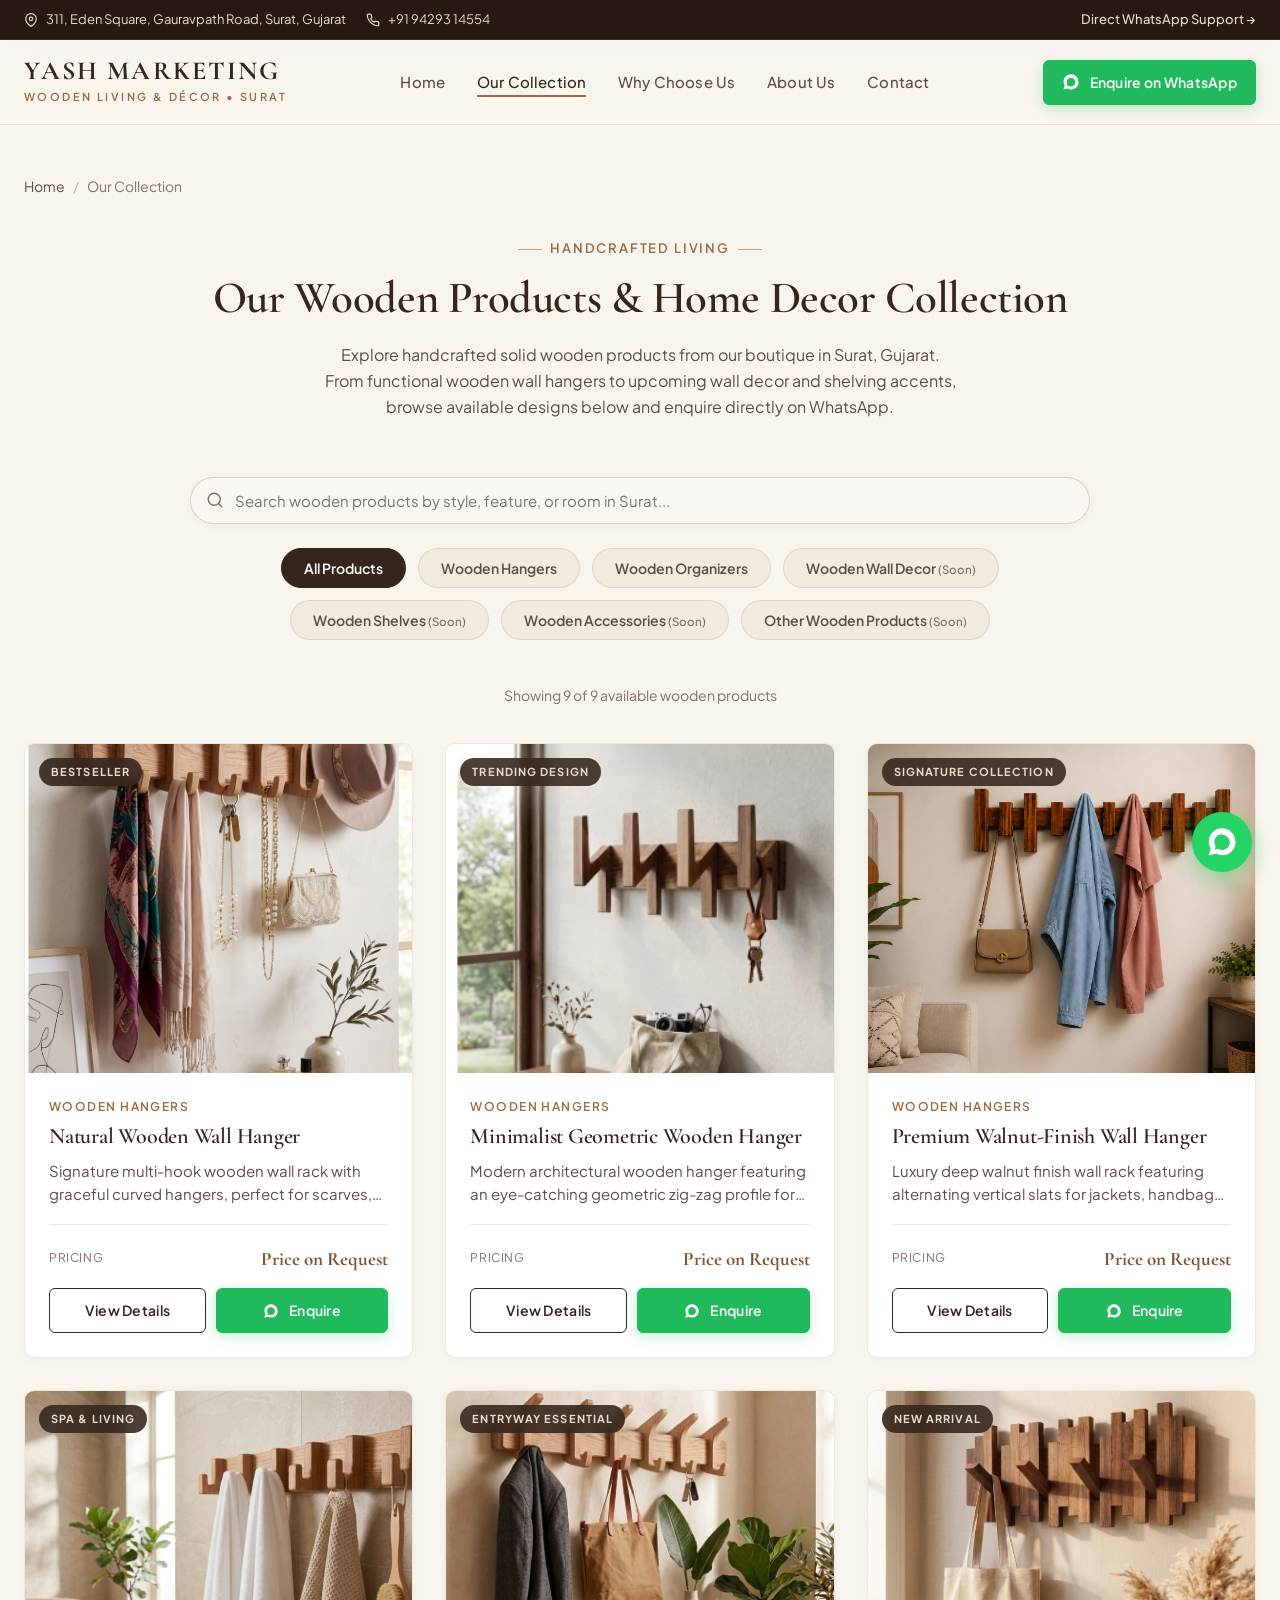
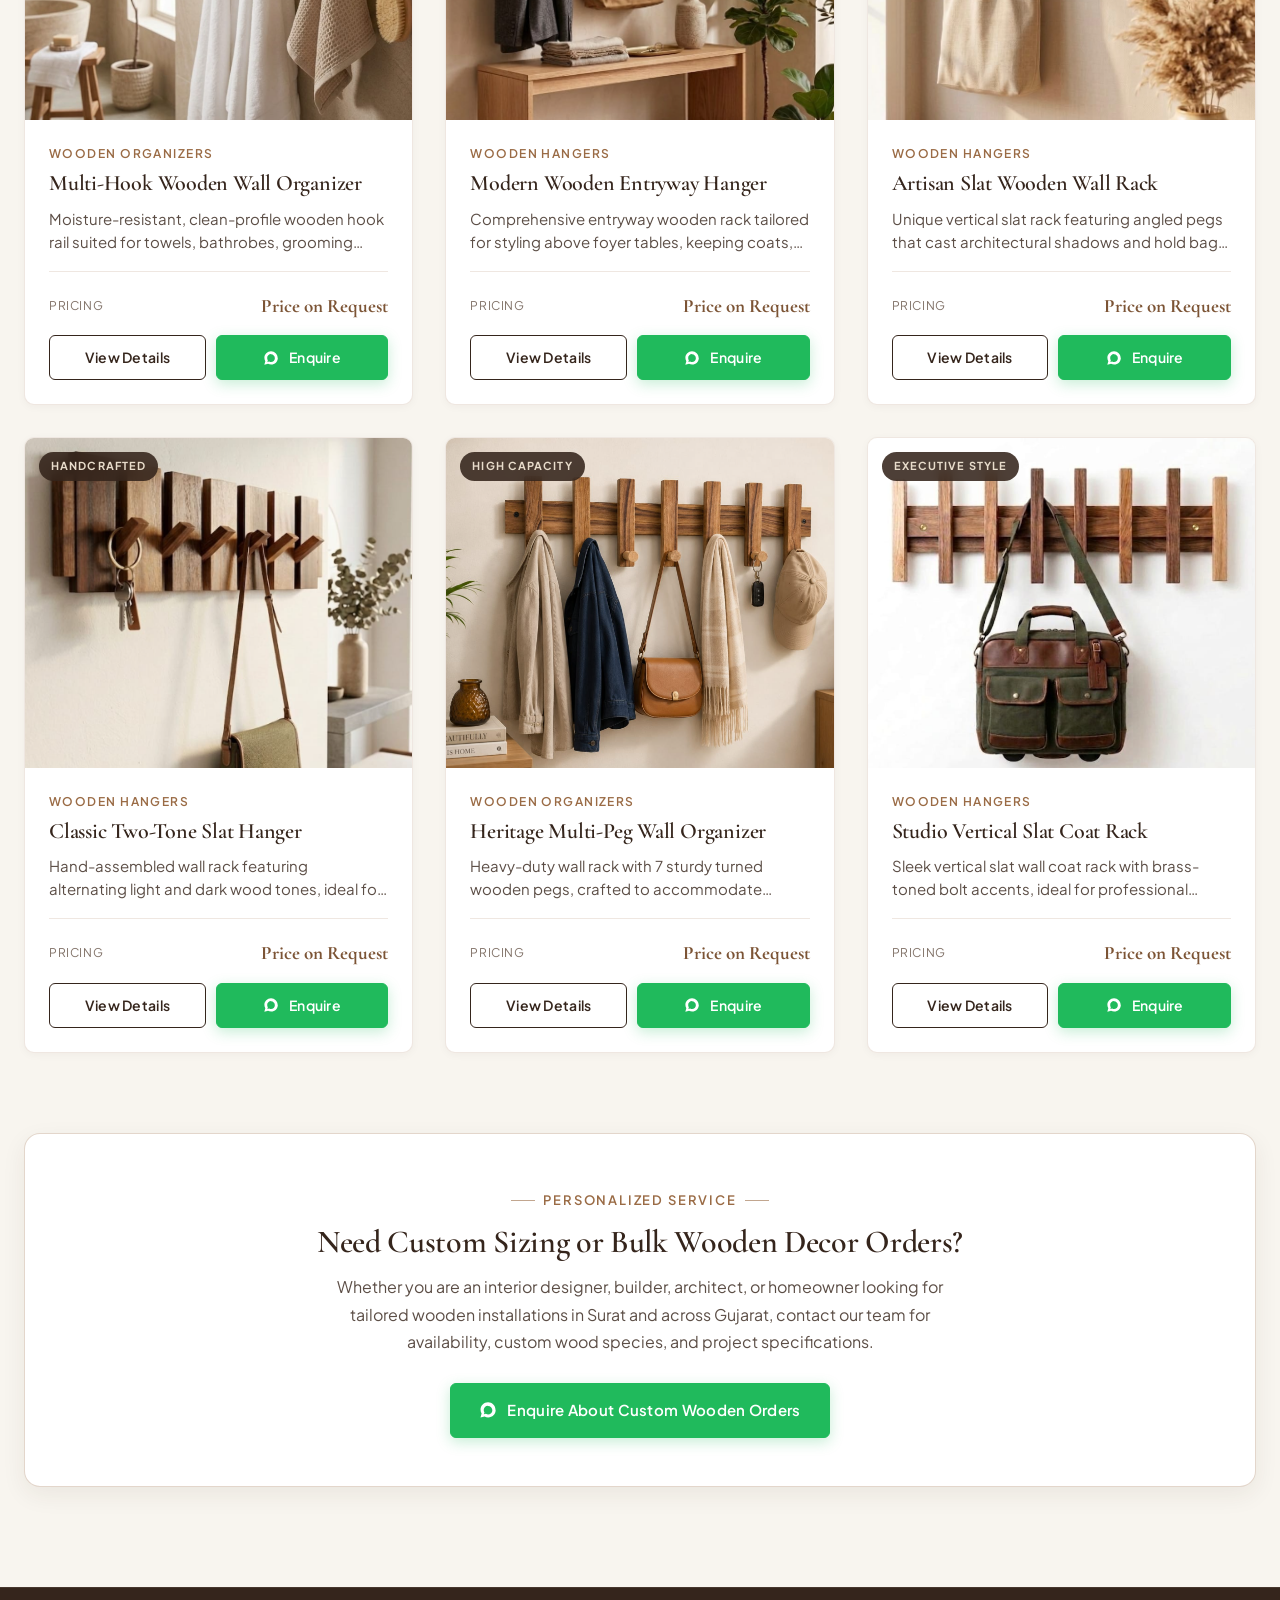
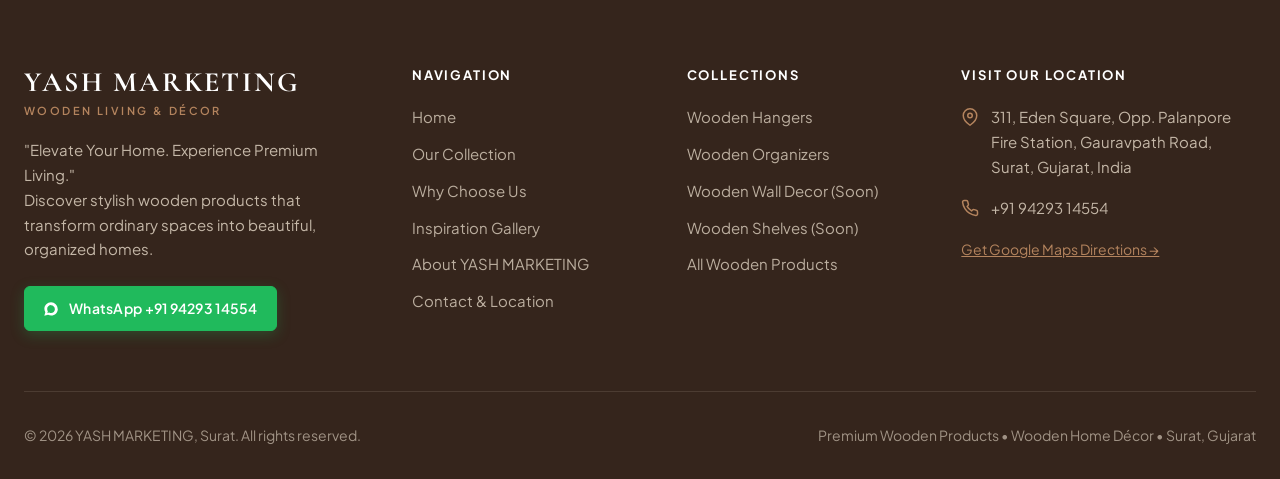
==== commit f6099573: "Optimize SEO: brand positioning, static product pages, sitemap, canonicals & category architecture" ====
--- a/collection.html
+++ b/collection.html
@@ -5,21 +5,76 @@
   <meta name="viewport" content="width=device-width, initial-scale=1.0" />
   
   <!-- Primary Meta Tags -->
-  <title>Wooden Hangers Collection | YASH MARKETING Surat</title>
-  <meta name="title" content="Wooden Hangers Collection | YASH MARKETING Surat" />
-  <meta name="description" content="Browse our complete catalogue of premium wooden wall-mounted hangers, geometric racks, and home organizers in Surat. Request pricing directly via WhatsApp." />
-  <meta name="keywords" content="Wooden hangers collection, wooden wall hooks Surat, multi hook wooden organizer, minimalist wooden hanger, entryway wooden rack, YASH MARKETING" />
+  <title>Wooden Home Decor & Hangers Collection | YASH MARKETING Surat</title>
+  <meta name="title" content="Wooden Home Decor & Hangers Collection | YASH MARKETING Surat" />
+  <meta name="description" content="Browse our complete catalogue of premium wooden products, wall-mounted hangers, organizers, and home decor in Surat. Enquire directly on WhatsApp." />
+  <meta name="keywords" content="Wooden products in Surat, Premium wooden products, Wooden home decor, Wooden home accessories, Wooden decor shop in Surat, Wooden products in Gujarat, Wooden hangers, Wooden wall hangers, Wooden interior decor, YASH MARKETING Surat" />
   <meta name="author" content="YASH MARKETING" />
   <meta name="robots" content="index, follow" />
+  <link rel="canonical" href="https://aneridudharejiya.github.io/Wooden-shop-website/collection.html" />
 
   <!-- Open Graph / Facebook -->
   <meta property="og:type" content="website" />
-  <meta property="og:title" content="Wooden Hangers Collection | YASH MARKETING Surat" />
-  <meta property="og:description" content="Discover stylish wooden wall hangers that bring order, character, and timeless style to your home." />
-  <meta property="og:image" content="assets/images/wooden-hanger-natural.jpg" />
+  <meta property="og:site_name" content="YASH MARKETING" />
+  <meta property="og:url" content="https://aneridudharejiya.github.io/Wooden-shop-website/collection.html" />
+  <meta property="og:title" content="Wooden Home Decor & Hangers Collection | YASH MARKETING Surat" />
+  <meta property="og:description" content="Discover stylish wooden wall hangers, organizers, and premium home decor products that bring order, character, and timeless style to your home." />
+  <meta property="og:image" content="https://aneridudharejiya.github.io/Wooden-shop-website/assets/images/wooden-hanger-natural.jpg" />
+
+  <!-- Twitter -->
+  <meta property="twitter:card" content="summary_large_image" />
+  <meta property="twitter:url" content="https://aneridudharejiya.github.io/Wooden-shop-website/collection.html" />
+  <meta property="twitter:title" content="Wooden Home Decor & Hangers Collection | YASH MARKETING Surat" />
+  <meta property="twitter:description" content="Explore handcrafted wooden products and home accessories by YASH MARKETING Surat." />
+  <meta property="twitter:image" content="https://aneridudharejiya.github.io/Wooden-shop-website/assets/images/wooden-hanger-natural.jpg" />
 
   <!-- Stylesheet -->
   <link rel="stylesheet" href="css/styles.css" />
+
+  <!-- Structured Data: JSON-LD Breadcrumbs & CollectionPage -->
+  <script type="application/ld+json">
+  {
+    "@context": "https://schema.org",
+    "@type": "CollectionPage",
+    "name": "Wooden Home Decor & Hangers Collection",
+    "url": "https://aneridudharejiya.github.io/Wooden-shop-website/collection.html",
+    "description": "Handcrafted wooden wall-mounted hangers, coat racks, and upcoming home decor products in Surat by YASH MARKETING.",
+    "publisher": {
+      "@type": "HomeGoodsStore",
+      "name": "YASH MARKETING",
+      "telephone": "+91 94293 14554",
+      "url": "https://aneridudharejiya.github.io/Wooden-shop-website/",
+      "address": {
+        "@type": "PostalAddress",
+        "streetAddress": "311, Eden Square, Opp. Palanpore Fire Station, Gauravpath Road",
+        "addressLocality": "Surat",
+        "addressRegion": "Gujarat",
+        "postalCode": "395009",
+        "addressCountry": "IN"
+      }
+    }
+  }
+  </script>
+  <script type="application/ld+json">
+  {
+    "@context": "https://schema.org",
+    "@type": "BreadcrumbList",
+    "itemListElement": [
+      {
+        "@type": "ListItem",
+        "position": 1,
+        "name": "Home",
+        "item": "https://aneridudharejiya.github.io/Wooden-shop-website/index.html"
+      },
+      {
+        "@type": "ListItem",
+        "position": 2,
+        "name": "Our Collection",
+        "item": "https://aneridudharejiya.github.io/Wooden-shop-website/collection.html"
+      }
+    ]
+  }
+  </script>
 </head>
 <body>
 
@@ -75,7 +130,7 @@
         </ul>
 
         <div class="nav-actions">
-          <a href="https://wa.me/919429314554" target="_blank" rel="noopener noreferrer" class="btn btn-whatsapp btn-sm">
+          <a href="https://wa.me/919429314554" target="_blank" rel="noopener noreferrer" class="btn btn-whatsapp btn-sm" aria-label="Enquire on WhatsApp">
             <svg width="18" height="18" viewBox="0 0 24 24" fill="currentColor">
               <path d="M12.031 6.172c-3.181 0-5.767 2.586-5.768 5.766-.001 1.298.38 2.27 1.019 3.287l-.711 2.598 2.664-.698c.969.584 1.961.949 2.796.949 3.178 0 5.767-2.587 5.767-5.766.001-3.182-2.585-5.769-5.767-5.769zm10.218 5.766c.001 5.485-4.457 9.945-9.947 9.945-1.741 0-3.371-.453-4.793-1.246l-5.509 1.443 1.472-5.378c-.89-1.473-1.405-3.2-1.405-5.044 0-5.484 4.458-9.945 9.947-9.945 5.488 0 9.947 4.461 9.947 9.945z"/>
             </svg>
@@ -96,30 +151,30 @@
   <main class="section" style="padding-top: 50px;">
     <div class="container">
       <!-- Breadcrumbs -->
-      <div class="breadcrumbs">
+      <nav class="breadcrumbs" aria-label="Breadcrumb">
         <a href="index.html">Home</a>
         <span class="sep">/</span>
-        <span>Our Collection</span>
-      </div>
+        <span aria-current="page">Our Collection</span>
+      </nav>
 
       <!-- Page Header -->
       <div class="section-header text-center">
-        <span class="section-eyebrow">Catalogue &amp; Designs</span>
-        <h1 class="section-title">Our Wooden Hanger Collection</h1>
+        <span class="section-eyebrow">Handcrafted Living</span>
+        <h1 class="section-title">Our Wooden Products &amp; Home Decor Collection</h1>
         <p class="section-description">
-          Discover wooden wall hangers that bring order, character, and timeless style to your home. Explore our curated designs and enquire directly for current pricing.
+          Explore handcrafted solid wooden products from our boutique in Surat, Gujarat. From functional wooden wall hangers to upcoming wall decor and shelving accents, browse available designs below and enquire directly on WhatsApp.
         </p>
       </div>
 
       <!-- Filter Controls & Search -->
-      <div style="max-width: 800px; margin: 0 auto 36px;">
+      <div style="max-width: 900px; margin: 0 auto 36px;">
         <!-- Search Input -->
         <div style="position: relative; margin-bottom: 24px;">
           <input 
             type="search" 
             id="search-input" 
             class="form-input" 
-            placeholder="Search wooden hangers by style, feature, or room..." 
+            placeholder="Search wooden products by style, feature, or room in Surat..." 
             style="padding-left: 44px; border-radius: var(--radius-full); box-shadow: var(--shadow-sm);"
           />
           <svg style="position: absolute; left: 16px; top: 50%; transform: translateY(-50%); color: var(--text-muted);" width="18" height="18" viewBox="0 0 24 24" fill="none" stroke="currentColor" stroke-width="2" stroke-linecap="round" stroke-linejoin="round">
@@ -128,13 +183,15 @@
           </svg>
         </div>
 
-        <!-- Category Filter Pills -->
+        <!-- Scalable Category Filter Pills -->
         <div class="collection-filter-bar">
-          <button class="filter-btn active" data-filter="all">All Designs</button>
-          <button class="filter-btn" data-filter="Wall-Mounted">Wall-Mounted Hangers</button>
-          <button class="filter-btn" data-filter="Multi-Hook">Multi-Hook Organizers</button>
-          <button class="filter-btn" data-filter="Minimalist">Minimalist &amp; Geometric</button>
-          <button class="filter-btn" data-filter="Entryway">Entryway Racks</button>
+          <button class="filter-btn active" data-filter="all">All Products</button>
+          <button class="filter-btn" data-filter="Wooden Hangers">Wooden Hangers</button>
+          <button class="filter-btn" data-filter="Wooden Organizers">Wooden Organizers</button>
+          <button class="filter-btn" data-filter="Wooden Wall Decor">Wooden Wall Decor <span style="font-size: 0.72rem; opacity: 0.8; font-weight: 500;">(Soon)</span></button>
+          <button class="filter-btn" data-filter="Wooden Shelves">Wooden Shelves <span style="font-size: 0.72rem; opacity: 0.8; font-weight: 500;">(Soon)</span></button>
+          <button class="filter-btn" data-filter="Wooden Accessories">Wooden Accessories <span style="font-size: 0.72rem; opacity: 0.8; font-weight: 500;">(Soon)</span></button>
+          <button class="filter-btn" data-filter="Other Wooden Products">Other Wooden Products <span style="font-size: 0.72rem; opacity: 0.8; font-weight: 500;">(Soon)</span></button>
         </div>
 
         <!-- Product Count -->
@@ -149,11 +206,11 @@
       <!-- Custom Enquiry Banner -->
       <div style="margin-top: 80px; background-color: var(--white); border-radius: var(--radius-lg); border: 1px solid var(--border-medium); padding: 48px 36px; text-align: center; box-shadow: var(--shadow-md);">
         <span class="section-eyebrow">Personalized Service</span>
-        <h3 style="font-size: 2rem; color: var(--dark-walnut); margin-bottom: 12px;">Need Custom Sizing or Bulk Orders?</h3>
-        <p style="color: var(--text-secondary); max-width: 600px; margin: 0 auto 28px; line-height: 1.7;">
-          Whether you are an interior designer, builder, architect, or homeowner looking for tailored wooden installations, contact our Surat team for availability and specifications.
+        <h3 style="font-size: 2rem; color: var(--dark-walnut); margin-bottom: 12px;">Need Custom Sizing or Bulk Wooden Decor Orders?</h3>
+        <p style="color: var(--text-secondary); max-width: 620px; margin: 0 auto 28px; line-height: 1.7;">
+          Whether you are an interior designer, builder, architect, or homeowner looking for tailored wooden installations in Surat and across Gujarat, contact our team for availability, custom wood species, and project specifications.
         </p>
-        <a href="https://wa.me/919429314554?text=Hello%20YASH%20MARKETING%2C%20I%20am%20interested%20in%20custom%20wooden%20hanger%20orders%20or%20bulk%20enquiry." target="_blank" rel="noopener noreferrer" class="btn btn-whatsapp">
+        <a href="https://wa.me/919429314554?text=Hello%20YASH%20MARKETING%2C%20I%20am%20interested%20in%20custom%20wooden%20products%2C%20hangers%20or%20bulk%20home%20decor%20orders%20in%20Surat." target="_blank" rel="noopener noreferrer" class="btn btn-whatsapp">
           <svg width="18" height="18" viewBox="0 0 24 24" fill="currentColor">
             <path d="M12.031 6.172c-3.181 0-5.767 2.586-5.768 5.766-.001 1.298.38 2.27 1.019 3.287l-.711 2.598 2.664-.698c.969.584 1.961.949 2.796.949 3.178 0 5.767-2.587 5.767-5.766.001-3.182-2.585-5.769-5.767-5.769zm10.218 5.766c.001 5.485-4.457 9.945-9.947 9.945-1.741 0-3.371-.453-4.793-1.246l-5.509 1.443 1.472-5.378c-.89-1.473-1.405-3.2-1.405-5.044 0-5.484 4.458-9.945 9.947-9.945 5.488 0 9.947 4.461 9.947 9.945z"/>
           </svg>
@@ -197,10 +254,11 @@
         <div>
           <h4 class="footer-heading">Collections</h4>
           <div class="footer-links">
-            <a href="collection.html?category=wall">Wall-Mounted Hangers</a>
-            <a href="collection.html?category=multi">Multi-Hook Organizers</a>
-            <a href="collection.html?category=geometric">Minimalist &amp; Geometric</a>
-            <a href="collection.html?category=entryway">Entryway Hangers</a>
+            <a href="collection.html?category=wooden-hangers">Wooden Hangers</a>
+            <a href="collection.html?category=wooden-organizers">Wooden Organizers</a>
+            <a href="collection.html?category=wooden-wall-decor">Wooden Wall Decor (Soon)</a>
+            <a href="collection.html?category=wooden-shelves">Wooden Shelves (Soon)</a>
+            <a href="collection.html">All Wooden Products</a>
           </div>
         </div>
 
@@ -229,7 +287,7 @@
 
       <div class="footer-bottom">
         <p>&copy; 2026 YASH MARKETING, Surat. All rights reserved.</p>
-        <p>Premium Wooden Hangers &bull; Wooden Home Décor &bull; Surat, Gujarat</p>
+        <p>Premium Wooden Products &bull; Wooden Home Décor &bull; Surat, Gujarat</p>
       </div>
     </div>
   </footer>
